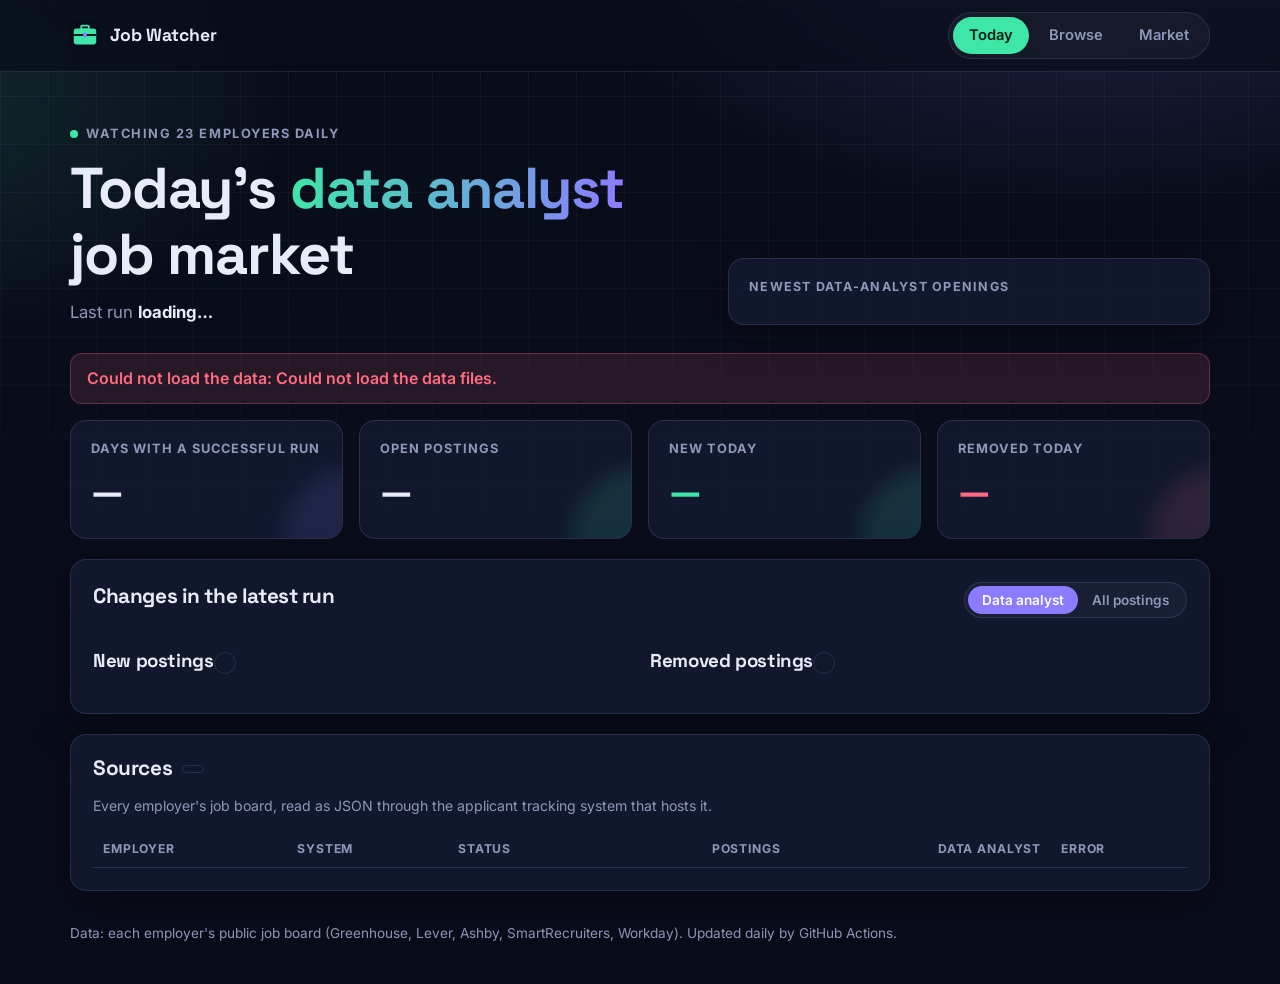
==== index.html @ b0dd8309 "Today page: last run, the four counts, source status, new and removed postings Co-Authored-By: Claud" ====
<!doctype html>
<html lang="en">
<head>
  <meta charset="utf-8">
  <meta name="viewport" content="width=device-width, initial-scale=1">
  <title>Today · Job Watcher</title>
  <meta name="description" content="Daily watch of data-analyst openings at 23 employers.">
  <meta name="theme-color" content="#090d1a">
  <link rel="manifest" href="manifest.webmanifest">
  <link rel="icon" href="icons/icon.svg" type="image/svg+xml">
  <link rel="apple-touch-icon" href="icons/icon-192.png">
  <link rel="preconnect" href="https://fonts.googleapis.com">
  <link rel="preconnect" href="https://fonts.gstatic.com" crossorigin>
  <link rel="stylesheet" href="https://fonts.googleapis.com/css2?family=Inter:wght@400;500;600;700;800&family=Space+Grotesk:wght@500;700&display=swap">
  <link rel="stylesheet" href="assets/style.css">
</head>
<body>
  <nav class="nav"><div class="nav-inner">
    <a class="brand" href="index.html"><img src="icons/icon.svg" alt=""><span>Job Watcher</span></a>
    <div class="nav-links">
      <a href="index.html" aria-current="page">Today</a>
      <a href="browse.html">Browse</a>
      <a href="market.html">Market</a>
    </div>
  </div></nav>

  <header class="hero">
    <div>
      <span class="eyebrow"><span class="pulse"></span>Watching 23 employers daily</span>
      <h1>Today's <span class="grad">data analyst</span> job market</h1>
      <p class="lede">Last run <strong id="last-run">loading…</strong></p>
    </div>
    <div class="hero-card">
      <div class="label">Newest data-analyst openings</div>
      <div id="ticker" class="ticker"></div>
    </div>
  </header>

  <main>
    <div id="offline" class="banner" hidden>You're offline. Showing the last data this device loaded.</div>
    <div id="error" class="banner" hidden></div>

    <div class="tiles">
      <div class="tile" style="--tint:var(--accent-2)"><div class="label">Days with a successful run</div><div class="value" id="t-days">—</div><div class="sub" id="t-days-sub"></div></div>
      <div class="tile"><div class="label">Open postings</div><div class="value" id="t-open">—</div><div class="sub" id="t-open-sub"></div></div>
      <div class="tile"><div class="label">New today</div><div class="value up" id="t-new">—</div><div class="sub" id="t-new-sub"></div></div>
      <div class="tile" style="--tint:var(--down)"><div class="label">Removed today</div><div class="value down" id="t-removed">—</div><div class="sub" id="t-removed-sub"></div></div>
    </div>

    <section class="card">
      <div class="toolbar">
        <h2>Changes in the latest run</h2>
        <div class="segmented" role="group" aria-label="Which postings">
          <button type="button" data-scope="role" aria-pressed="true">Data analyst</button>
          <button type="button" data-scope="all" aria-pressed="false">All postings</button>
        </div>
      </div>
      <p class="muted small" id="first-note" hidden>This is the first run: every posting was already open when the watch began, so nothing counts as new yet. New and removed postings show up from the second day on.</p>
      <div class="grid grid-2">
        <div>
          <h3>New postings <span class="tag" id="new-count"></span></h3>
          <ul id="new-list" class="postings"></ul>
          <button id="new-more" class="btn more" type="button" hidden></button>
        </div>
        <div>
          <h3>Removed postings <span class="tag" id="removed-count"></span></h3>
          <ul id="removed-list" class="postings"></ul>
          <button id="removed-more" class="btn more" type="button" hidden></button>
        </div>
      </div>
    </section>

    <section class="card">
      <h2>Sources <span class="tag" id="sources-ok"></span></h2>
      <p class="muted small">Every employer's job board, read as JSON through the applicant tracking system that hosts it.</p>
      <div class="table-wrap"><table>
        <thead><tr><th>Employer</th><th>System</th><th>Status</th><th class="num">Postings</th><th class="num">Data analyst</th><th>Error</th></tr></thead>
        <tbody id="sources"></tbody>
      </table></div>
    </section>
  </main>
  <footer>Data: each employer's public job board (Greenhouse, Lever, Ashby, SmartRecruiters, Workday). Updated daily by GitHub Actions.</footer>
  <script src="assets/app.js"></script>
  <script src="assets/today.js"></script>
</body>
</html>
---- assets/style.css ----
/* Job Watcher: one stylesheet for all three pages. */
:root {
  --bg: #090d1a;
  --bg-2: #0e1427;
  --card: rgba(22, 30, 54, .72);
  --card-solid: #151d36;
  --line: rgba(148, 163, 214, .16);
  --text: #e8ecf8;
  --muted: #8e98b8;
  --accent: #3ee6a8;      /* new postings, "open" */
  --accent-2: #8b7bff;    /* the data-analyst role */
  --down: #ff6b81;        /* removed postings */
  --warn: #ffc857;
  --radius: 16px;
  --shadow: 0 10px 40px rgba(0, 0, 0, .35);
  --font: "Inter", system-ui, -apple-system, "Segoe UI", sans-serif;
  --display: "Space Grotesk", var(--font);
  color-scheme: dark;
}
* { box-sizing: border-box; }
html { -webkit-text-size-adjust: 100%; }
body {
  margin: 0; font-family: var(--font); color: var(--text); background: var(--bg);
  background-image:
    radial-gradient(900px 500px at 85% -10%, rgba(139, 123, 255, .22), transparent 60%),
    radial-gradient(700px 420px at -10% 10%, rgba(62, 230, 168, .14), transparent 60%);
  background-attachment: fixed; line-height: 1.55; min-height: 100vh;
}
body::before {  /* faint grid, like graph paper */
  content: ""; position: fixed; inset: 0; pointer-events: none; z-index: -1;
  background-image: linear-gradient(var(--line) 1px, transparent 1px), linear-gradient(90deg, var(--line) 1px, transparent 1px);
  background-size: 48px 48px; mask-image: linear-gradient(to bottom, rgba(0,0,0,.5), transparent 70%);
}
a { color: var(--accent); text-decoration: none; }
a:hover { text-decoration: underline; }
h1, h2, h3 { font-family: var(--display); letter-spacing: -.02em; line-height: 1.15; }

/* --- navigation -------------------------------------------------------------------------- */
.nav { position: sticky; top: 0; z-index: 20; backdrop-filter: blur(14px); background: rgba(9, 13, 26, .72); border-bottom: 1px solid var(--line); }
.nav-inner { max-width: 1180px; margin: 0 auto; padding: 12px 20px; display: flex; align-items: center; gap: 16px; }
.brand { display: flex; align-items: center; gap: 10px; color: var(--text); font-family: var(--display); font-weight: 700; font-size: 1.1rem; }
.brand:hover { text-decoration: none; }
.brand img { width: 30px; height: 30px; }
.nav-links { margin-left: auto; display: flex; gap: 4px; background: rgba(255,255,255,.04); border: 1px solid var(--line); border-radius: 999px; padding: 4px; }
.nav-links a { color: var(--muted); padding: 7px 16px; border-radius: 999px; font-weight: 600; font-size: .92rem; }
.nav-links a:hover { color: var(--text); text-decoration: none; }
.nav-links a[aria-current="page"] { background: var(--accent); color: #062018; }

/* --- layout ------------------------------------------------------------------------------ */
main, .hero, footer { max-width: 1180px; margin: 0 auto; padding: 0 20px; }
.hero { padding-top: 48px; padding-bottom: 28px; display: grid; grid-template-columns: 1.3fr 1fr; gap: 32px; align-items: end; }
.hero h1 { font-size: clamp(2.2rem, 5vw, 3.6rem); margin: 10px 0 12px; }
.hero h1 .grad { background: linear-gradient(90deg, var(--accent), var(--accent-2)); -webkit-background-clip: text; background-clip: text; color: transparent; }
.eyebrow { display: inline-flex; align-items: center; gap: 8px; font-size: .8rem; font-weight: 700; letter-spacing: .12em; text-transform: uppercase; color: var(--muted); }
.pulse { width: 8px; height: 8px; border-radius: 50%; background: var(--accent); box-shadow: 0 0 0 0 rgba(62,230,168,.6); animation: pulse 2s infinite; }
@keyframes pulse { 70% { box-shadow: 0 0 0 10px rgba(62,230,168,0); } 100% { box-shadow: 0 0 0 0 rgba(62,230,168,0); } }
.lede { color: var(--muted); margin: 0; font-size: 1.05rem; }
.lede strong { color: var(--text); }
.hero-card { background: var(--card); border: 1px solid var(--line); border-radius: var(--radius); padding: 18px 20px; box-shadow: var(--shadow); }
.hero-card .label { font-size: .78rem; color: var(--muted); text-transform: uppercase; letter-spacing: .1em; font-weight: 700; }
.ticker { display: flex; flex-direction: column; gap: 8px; margin-top: 10px; max-height: 168px; overflow: hidden; }
.ticker div { display: flex; gap: 10px; align-items: baseline; font-size: .9rem; white-space: nowrap; overflow: hidden; text-overflow: ellipsis; animation: rise .5s both; }
.ticker b { color: var(--accent); font-family: var(--display); }
@keyframes rise { from { opacity: 0; transform: translateY(8px); } }

.card { background: var(--card); border: 1px solid var(--line); border-radius: var(--radius); padding: 22px; margin: 0 0 20px; box-shadow: var(--shadow); backdrop-filter: blur(8px); min-width: 0; }
.card h2 { margin: 0 0 6px; font-size: 1.3rem; display: flex; align-items: center; gap: 10px; flex-wrap: wrap; }
.grid { display: grid; gap: 20px; }
.grid-2 { grid-template-columns: 1fr 1fr; }
.tiles { display: grid; grid-template-columns: repeat(4, 1fr); gap: 16px; margin-bottom: 20px; }
.tile { background: var(--card); border: 1px solid var(--line); border-radius: var(--radius); padding: 18px 20px; position: relative; overflow: hidden; }
.tile::after { content: ""; position: absolute; inset: auto -30% -60% auto; width: 140px; height: 140px; border-radius: 50%; background: var(--tint, var(--accent)); opacity: .12; filter: blur(10px); }
.tile .label { color: var(--muted); font-size: .8rem; font-weight: 700; text-transform: uppercase; letter-spacing: .08em; }
.tile .value { font-family: var(--display); font-size: 2.3rem; font-weight: 700; margin-top: 4px; }
.tile .sub { color: var(--muted); font-size: .85rem; }

.muted { color: var(--muted); }
.small { font-size: .88rem; }
.tag { font-family: var(--font); font-size: .72rem; font-weight: 700; letter-spacing: .06em; text-transform: uppercase; color: var(--muted); border: 1px solid var(--line); border-radius: 999px; padding: 3px 10px; }
.pill { display: inline-block; font-size: .72rem; font-weight: 700; border-radius: 999px; padding: 2px 9px; white-space: nowrap; }
.pill.role { background: rgba(139,123,255,.18); color: #b9afff; }
.pill.ok { background: rgba(62,230,168,.15); color: var(--accent); }
.pill.bad { background: rgba(255,107,129,.15); color: var(--down); }
.pill.ats { background: rgba(255,255,255,.06); color: var(--muted); }
.up { color: var(--accent); }
.down { color: var(--down); }

/* --- tables ------------------------------------------------------------------------------ */
.table-wrap { overflow-x: auto; -webkit-overflow-scrolling: touch; }
table { width: 100%; border-collapse: collapse; font-size: .92rem; }
th, td { text-align: left; padding: 9px 10px; border-bottom: 1px solid var(--line); vertical-align: top; }
th { color: var(--muted); font-size: .76rem; text-transform: uppercase; letter-spacing: .07em; font-weight: 700; }
td.num, th.num { text-align: right; font-variant-numeric: tabular-nums; }
tbody tr:hover { background: rgba(255,255,255,.025); }

/* --- posting lists ----------------------------------------------------------------------- */
.segmented { display: inline-flex; border: 1px solid var(--line); border-radius: 999px; padding: 3px; background: rgba(255,255,255,.03); }
.segmented button { border: 0; background: transparent; color: var(--muted); padding: 6px 14px; border-radius: 999px; font: 600 .85rem var(--font); cursor: pointer; }
.segmented button[aria-pressed="true"] { background: var(--accent-2); color: #fff; }
.postings { list-style: none; margin: 12px 0 0; padding: 0; display: grid; gap: 10px; }
.posting { display: grid; grid-template-columns: auto 1fr auto; gap: 12px; align-items: center; padding: 12px 14px; border: 1px solid var(--line); border-radius: 12px; background: rgba(255,255,255,.02); transition: border-color .15s, transform .15s; }
.posting:hover { border-color: rgba(62,230,168,.4); transform: translateY(-1px); }
.posting .logo { width: 38px; height: 38px; border-radius: 10px; display: grid; place-items: center; font: 700 .95rem var(--display); color: #fff; }
.posting .title { font-weight: 600; color: var(--text); overflow-wrap: anywhere; }
.posting .meta { color: var(--muted); font-size: .84rem; display: flex; flex-wrap: wrap; gap: 4px 12px; margin-top: 2px; }
.posting .actions { display: flex; gap: 8px; align-items: center; }
.posting.removed .title { color: var(--muted); text-decoration: line-through; text-decoration-color: rgba(255,107,129,.6); }
.btn { display: inline-flex; align-items: center; gap: 6px; border: 1px solid var(--line); background: rgba(255,255,255,.04); color: var(--text); border-radius: 10px; padding: 7px 12px; font: 600 .85rem var(--font); cursor: pointer; white-space: nowrap; }
.btn:hover { border-color: var(--accent); text-decoration: none; }
.btn.primary { background: var(--accent); color: #062018; border-color: transparent; }
.btn.primary:hover { filter: brightness(1.08); }
.star { background: none; border: 0; cursor: pointer; font-size: 1.3rem; line-height: 1; color: var(--muted); padding: 4px; }
.star[aria-pressed="true"] { color: var(--warn); text-shadow: 0 0 12px rgba(255,200,87,.5); }
.more { margin-top: 14px; }

/* --- browse controls --------------------------------------------------------------------- */
.controls { display: grid; grid-template-columns: 2fr 1fr 1fr 1fr 1fr; gap: 12px; align-items: end; }
label.field { display: grid; gap: 5px; font-size: .78rem; font-weight: 700; color: var(--muted); text-transform: uppercase; letter-spacing: .06em; }
input, select { width: 100%; background: var(--bg-2); color: var(--text); border: 1px solid var(--line); border-radius: 10px; padding: 9px 11px; font: 500 .95rem var(--font); }
input:focus, select:focus, button:focus-visible { outline: 2px solid var(--accent); outline-offset: 1px; }
.toolbar { display: flex; justify-content: space-between; align-items: center; gap: 12px; flex-wrap: wrap; margin-bottom: 14px; }

/* --- market ------------------------------------------------------------------------------ */
.finding .kicker { color: var(--accent-2); font-weight: 800; font-size: .75rem; letter-spacing: .12em; text-transform: uppercase; }
.finding h2 { font-size: 1.45rem; margin: 6px 0 8px; }
.finding .how { font-size: .84rem; color: var(--muted); border-left: 3px solid var(--accent-2); padding: 4px 0 4px 12px; margin: 10px 0 14px; }
.chart-box { position: relative; height: 320px; }
.chart-box.tall { height: 440px; }
.big-number { font-family: var(--display); font-size: 3rem; font-weight: 700; color: var(--accent); }

/* --- banners & footer -------------------------------------------------------------------- */
.banner { border-radius: 12px; padding: 12px 16px; margin: 0 0 16px; font-weight: 600; }
#offline { background: rgba(255,200,87,.12); color: var(--warn); border: 1px solid rgba(255,200,87,.3); }
#error { background: rgba(255,107,129,.12); color: var(--down); border: 1px solid rgba(255,107,129,.3); }
footer { color: var(--muted); font-size: .85rem; padding-top: 12px; padding-bottom: 40px; }
[hidden] { display: none !important; }

@media (max-width: 900px) {
  .hero { grid-template-columns: 1fr; padding-top: 32px; }
  .grid-2 { grid-template-columns: 1fr; }
  .tiles { grid-template-columns: repeat(2, 1fr); }
  .controls { grid-template-columns: 1fr 1fr; }
  .controls .wide { grid-column: 1 / -1; }
}
@media (max-width: 560px) {
  main, .hero, footer, .nav-inner { padding-left: 16px; padding-right: 16px; }
  .brand span { display: none; }
  .nav-links { margin-left: auto; }
  .nav-links a { padding: 7px 12px; }
  .tile .value { font-size: 1.8rem; }
  .card { padding: 16px; }
  .posting { grid-template-columns: auto 1fr; }
  .posting .actions { grid-column: 1 / -1; justify-content: flex-end; }
  .chart-box { height: 280px; }
}
@media (prefers-reduced-motion: reduce) { *, *::before { animation: none !important; transition: none !important; } }
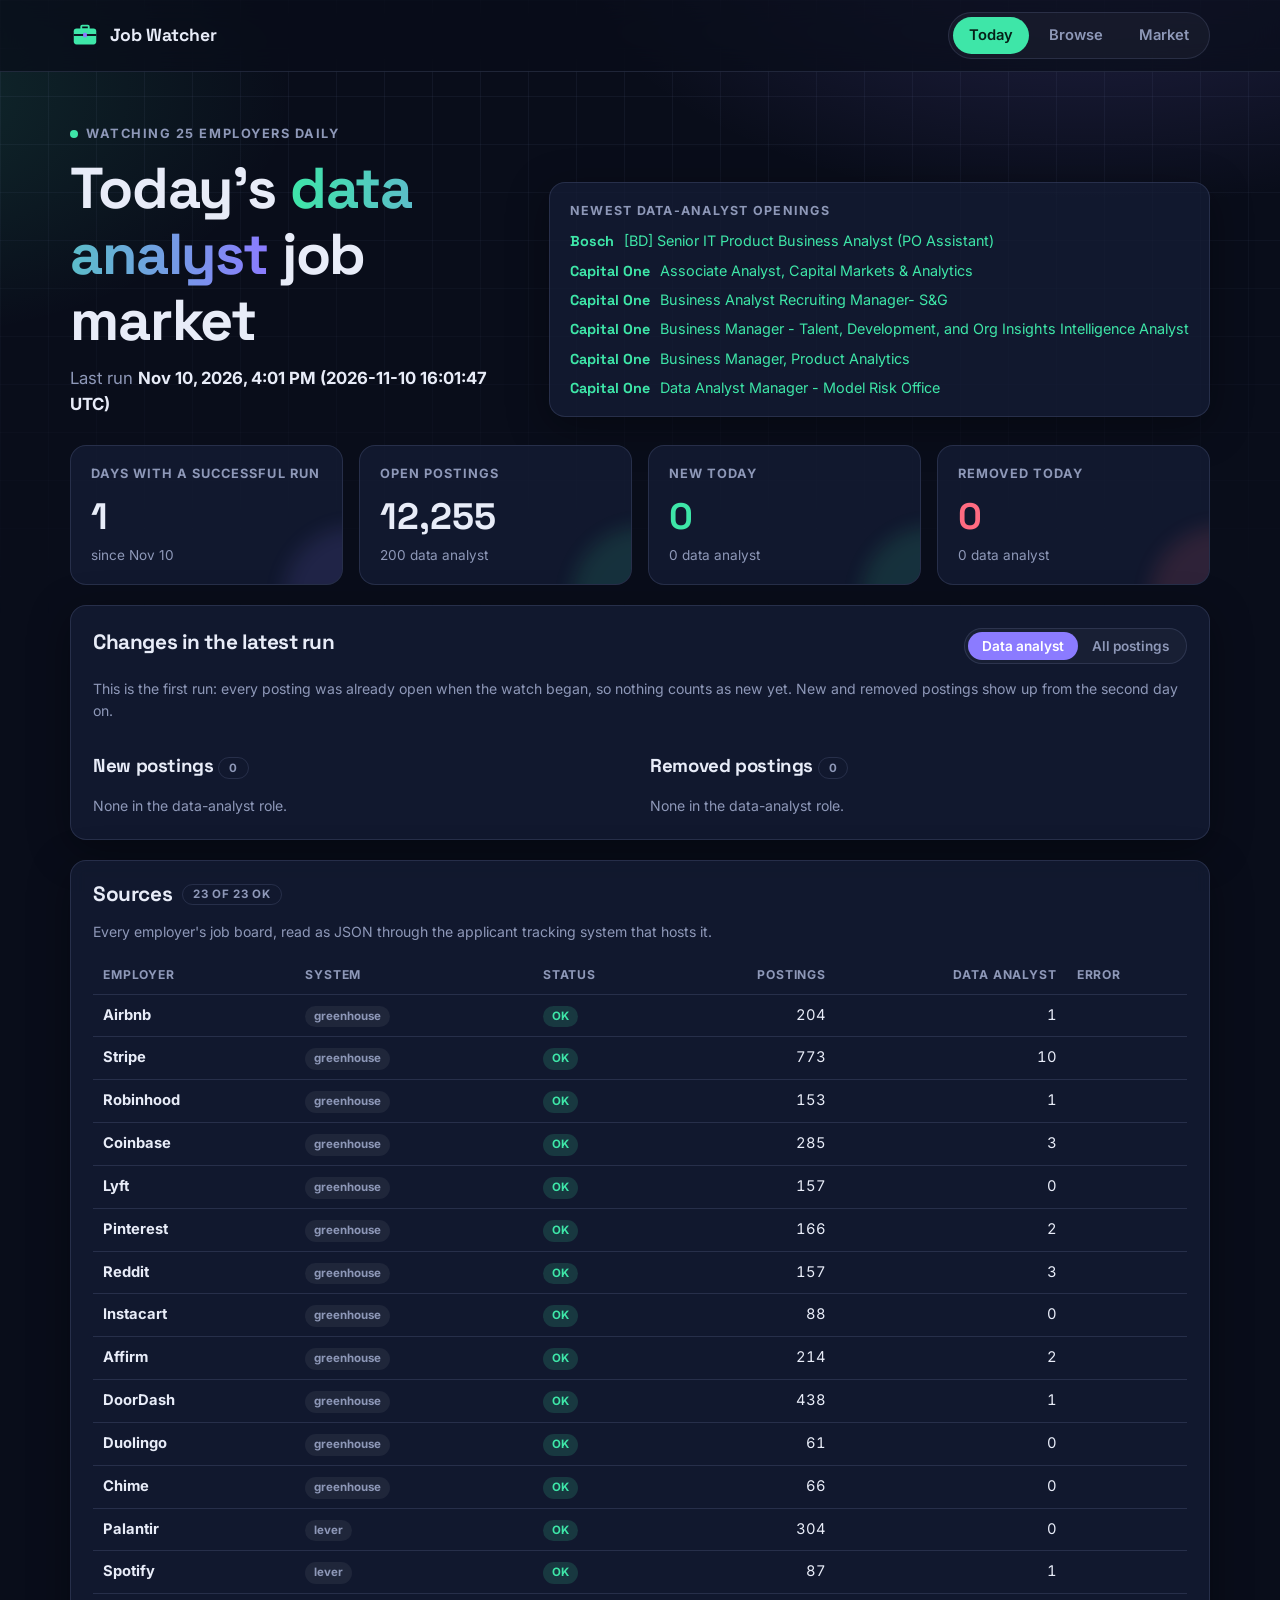
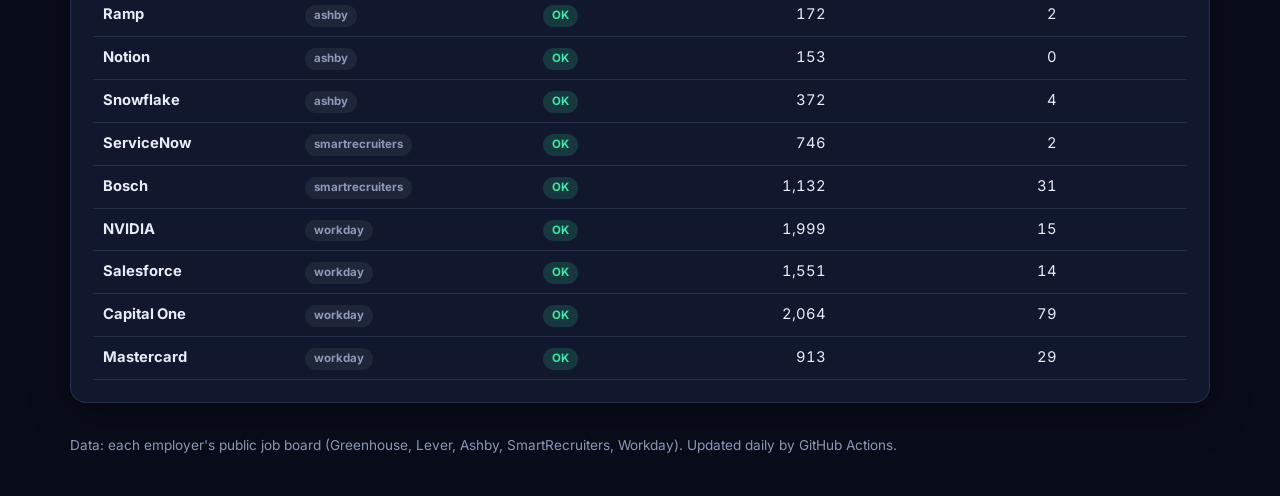
==== commit 5851f6d4: "Watch two Arkansas employers: Tyson Foods and the University of Arkansas System Co-Authored-By: Clau" ====
--- a/index.html
+++ b/index.html
@@ -4,7 +4,7 @@
   <meta charset="utf-8">
   <meta name="viewport" content="width=device-width, initial-scale=1">
   <title>Today · Job Watcher</title>
-  <meta name="description" content="Daily watch of data-analyst openings at 23 employers.">
+  <meta name="description" content="Daily watch of data-analyst openings at 25 employers.">
   <meta name="theme-color" content="#090d1a">
   <link rel="manifest" href="manifest.webmanifest">
   <link rel="icon" href="icons/icon.svg" type="image/svg+xml">
@@ -26,7 +26,7 @@
 
   <header class="hero">
     <div>
-      <span class="eyebrow"><span class="pulse"></span>Watching 23 employers daily</span>
+      <span class="eyebrow"><span class="pulse"></span>Watching 25 employers daily</span>
       <h1>Today's <span class="grad">data analyst</span> job market</h1>
       <p class="lede">Last run <strong id="last-run">loading…</strong></p>
     </div>
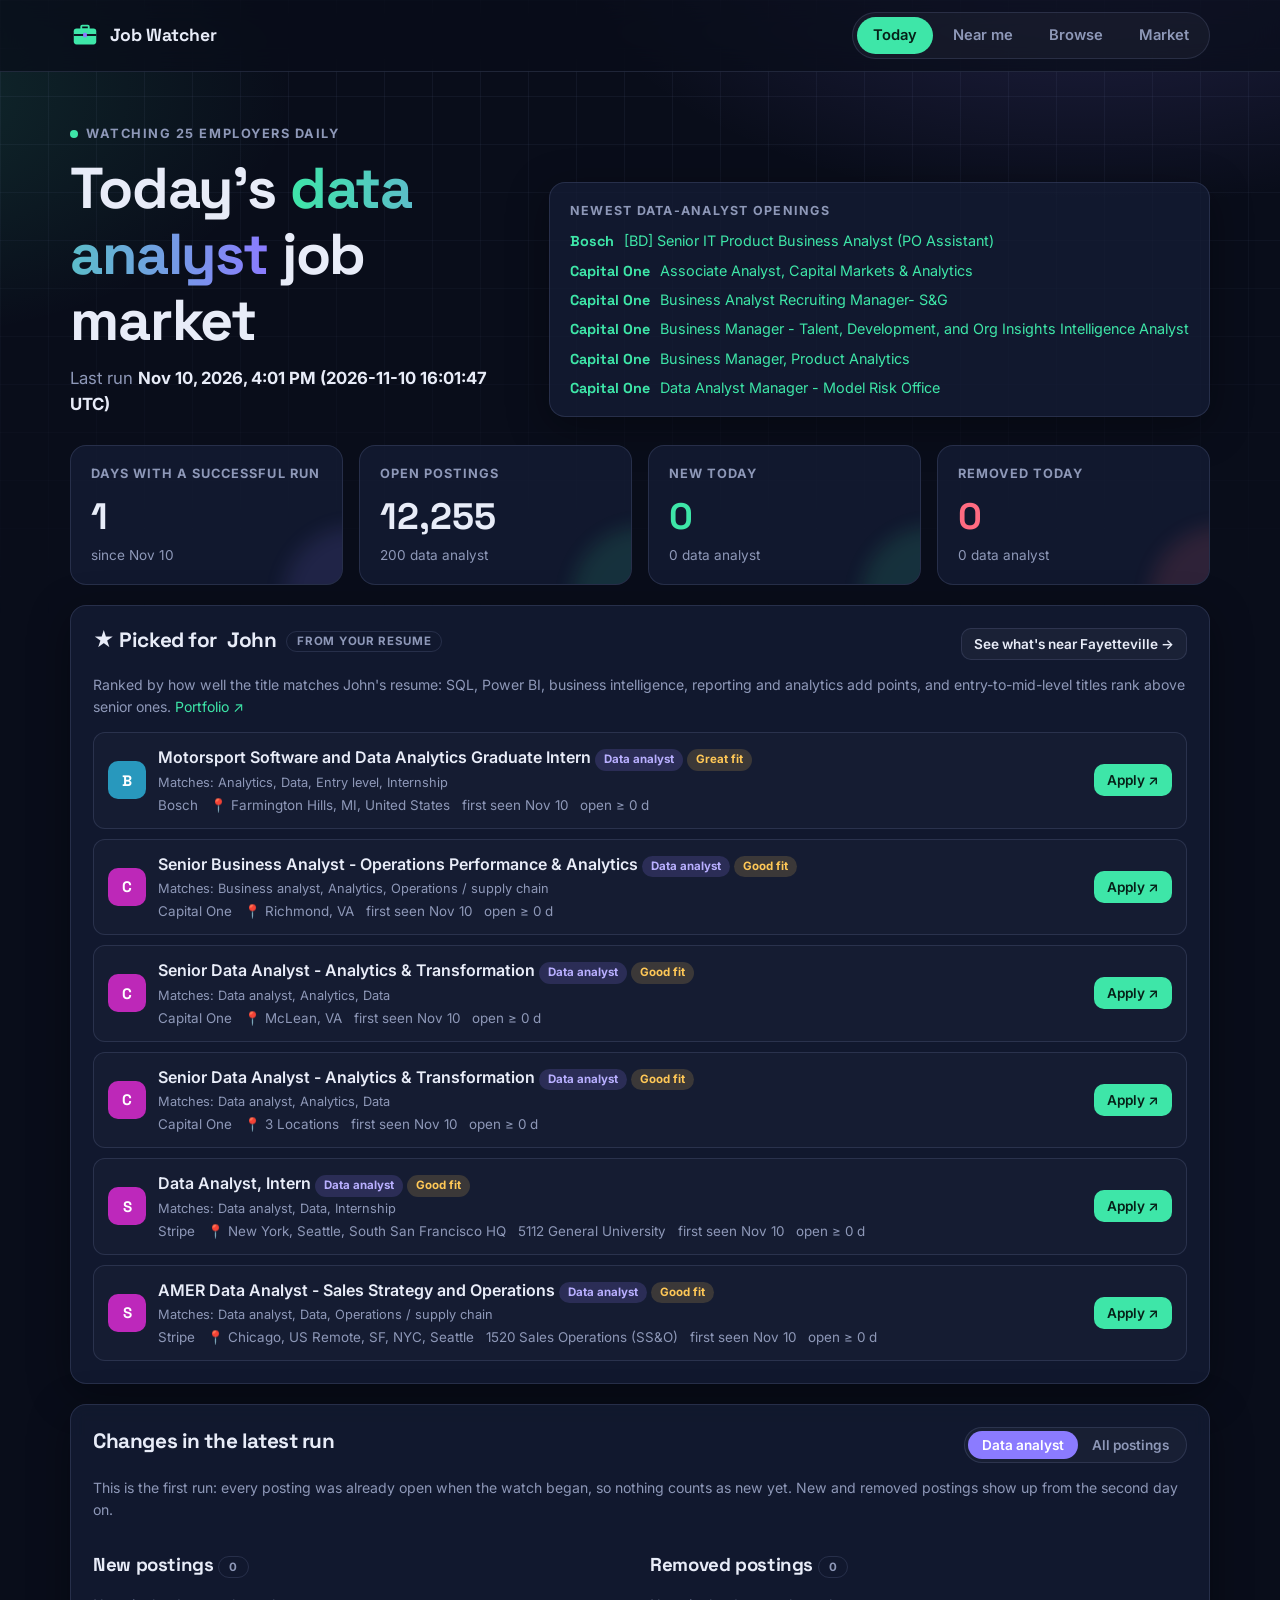
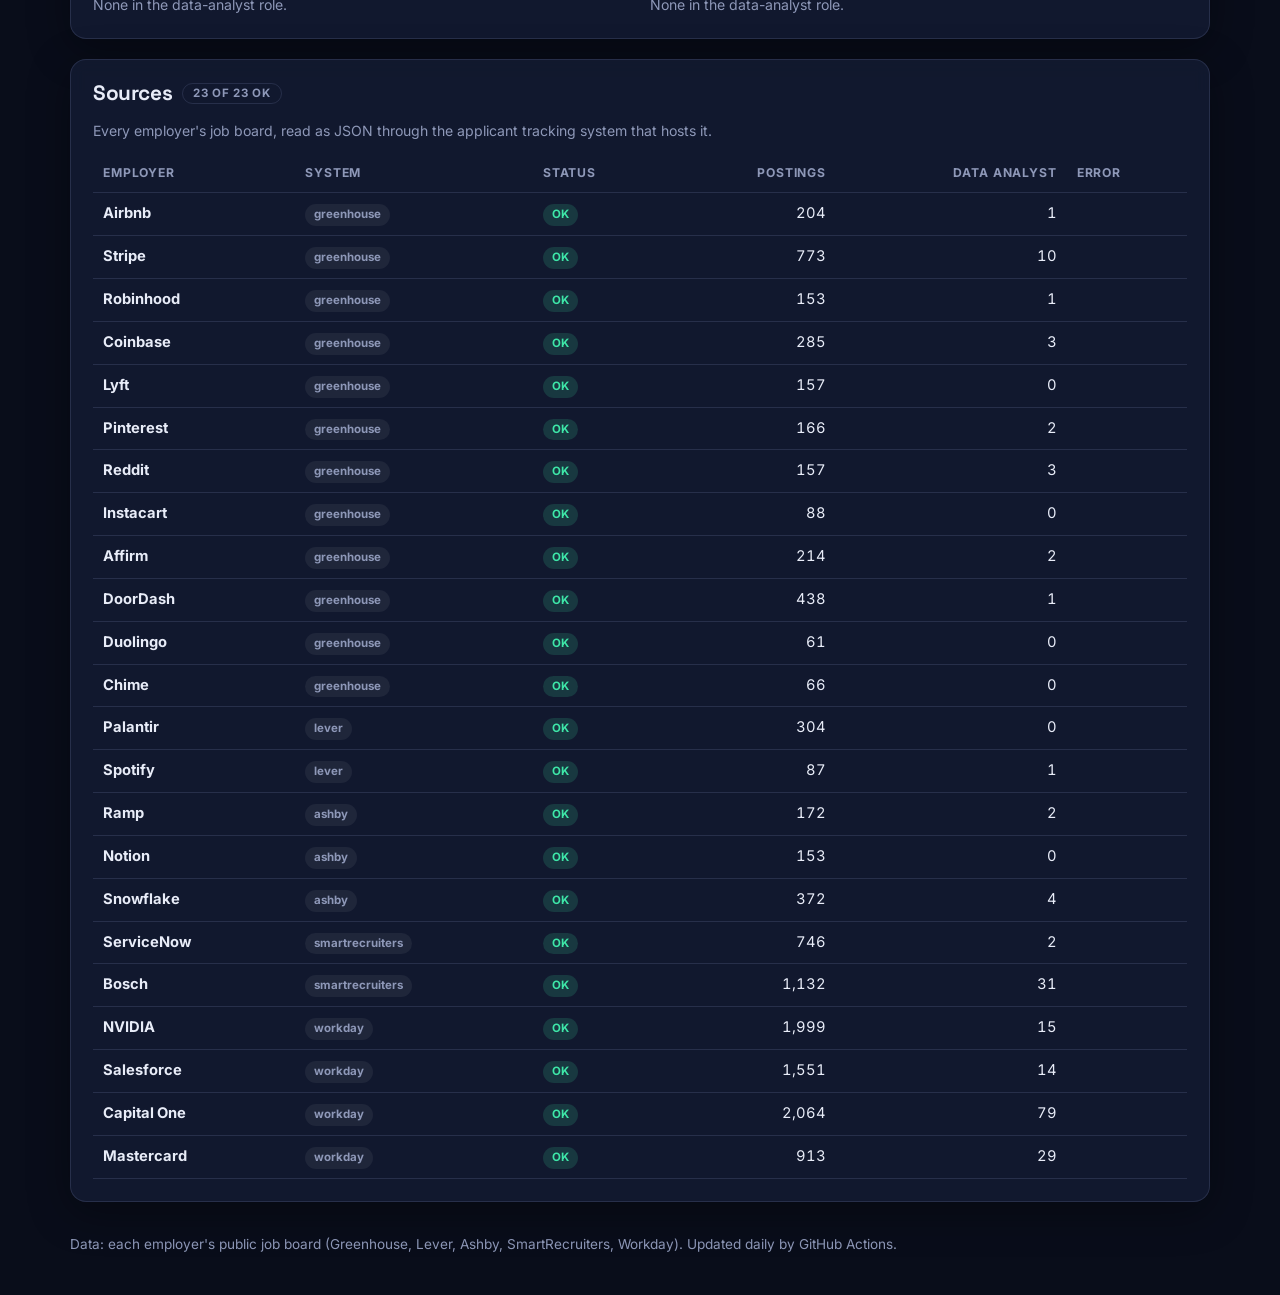
==== commit 70a7c9c3: "Personal fit: rank postings by my resume (skills, level, location); Picked for you on Today, fit sor" ====
--- a/index.html
+++ b/index.html
@@ -19,6 +19,7 @@
     <a class="brand" href="index.html"><img src="icons/icon.svg" alt=""><span>Job Watcher</span></a>
     <div class="nav-links">
       <a href="index.html" aria-current="page">Today</a>
+      <a href="near.html">Near me</a>
       <a href="browse.html">Browse</a>
       <a href="market.html">Market</a>
     </div>
@@ -46,6 +47,15 @@
       <div class="tile"><div class="label">New today</div><div class="value up" id="t-new">—</div><div class="sub" id="t-new-sub"></div></div>
       <div class="tile" style="--tint:var(--down)"><div class="label">Removed today</div><div class="value down" id="t-removed">—</div><div class="sub" id="t-removed-sub"></div></div>
     </div>
+
+    <section class="card">
+      <div class="picked-head">
+        <h2>★ Picked for <span id="picked-name">you</span> <span class="tag">from your resume</span></h2>
+        <a class="btn" href="near.html">See what's near Fayetteville →</a>
+      </div>
+      <p class="muted small" id="picked-why"></p>
+      <ul id="picked" class="postings"></ul>
+    </section>
 
     <section class="card">
       <div class="toolbar">
@@ -80,6 +90,7 @@
     </section>
   </main>
   <footer>Data: each employer's public job board (Greenhouse, Lever, Ashby, SmartRecruiters, Workday). Updated daily by GitHub Actions.</footer>
+  <script src="assets/profile.js"></script>
   <script src="assets/app.js"></script>
   <script src="assets/today.js"></script>
 </body>
--- a/assets/style.css
+++ b/assets/style.css
@@ -154,3 +154,30 @@
   .chart-box { height: 280px; }
 }
 @media (prefers-reduced-motion: reduce) { *, *::before { animation: none !important; transition: none !important; } }
+
+/* --- personal profile and the Near me page ------------------------------------------------ */
+.pill.fit { background: rgba(255,200,87,.16); color: var(--warn); }
+.pill.dist { background: rgba(62,230,168,.10); color: var(--accent); font-weight: 600; }
+.posting .note { color: var(--muted); font-size: .8rem; margin-top: 2px; }
+.chips { display: flex; flex-wrap: wrap; gap: 6px; margin: 10px 0; }
+.chip { font-size: .76rem; font-weight: 600; padding: 3px 10px; border-radius: 999px; background: rgba(139,123,255,.14); color: #c4bbff; border: 1px solid rgba(139,123,255,.25); }
+.profile-name { font-family: var(--display); font-size: 1.35rem; font-weight: 700; margin-top: 6px; }
+.profile-links { display: flex; gap: 8px; flex-wrap: wrap; }
+.near-controls { grid-template-columns: 2fr 1fr 1.4fr auto auto; margin-bottom: 14px; }
+label.field.check { display: flex; align-items: center; gap: 8px; text-transform: none; letter-spacing: 0; font-size: .9rem; color: var(--text); padding-bottom: 10px; }
+label.field.check input { width: auto; accent-color: var(--accent); }
+label.field.inline { display: flex; align-items: center; gap: 8px; }
+label.field.inline select { width: auto; }
+.near-tiles { margin: 6px 0 16px; }
+.tile .value.small-value { font-size: 1.35rem; line-height: 1.25; margin-top: 8px; overflow-wrap: anywhere; }
+.map { height: 460px; border-radius: 12px; border: 1px solid var(--line); background: var(--bg-2); z-index: 0; }
+.leaflet-container { font-family: var(--font); background: #0b1020; }
+.map-tiles { filter: invert(1) hue-rotate(200deg) brightness(.8) contrast(.9) saturate(.6); }
+.leaflet-popup-content-wrapper, .leaflet-popup-tip { background: var(--card-solid); color: var(--text); border: 1px solid var(--line); }
+.leaflet-popup-content { font-size: .85rem; line-height: 1.5; max-width: 300px; }
+.leaflet-popup-content a { color: var(--accent); }
+.leaflet-container .leaflet-control-attribution { background: rgba(9,13,26,.7); color: var(--muted); }
+.leaflet-container .leaflet-control-attribution a { color: var(--muted); }
+.picked-head { display: flex; align-items: center; justify-content: space-between; gap: 12px; flex-wrap: wrap; }
+@media (max-width: 900px) { .near-controls { grid-template-columns: 1fr 1fr; } .map { height: 360px; } }
+@media (max-width: 560px) { .nav-links a { padding: 7px 9px; font-size: .85rem; } .map { height: 300px; } }
